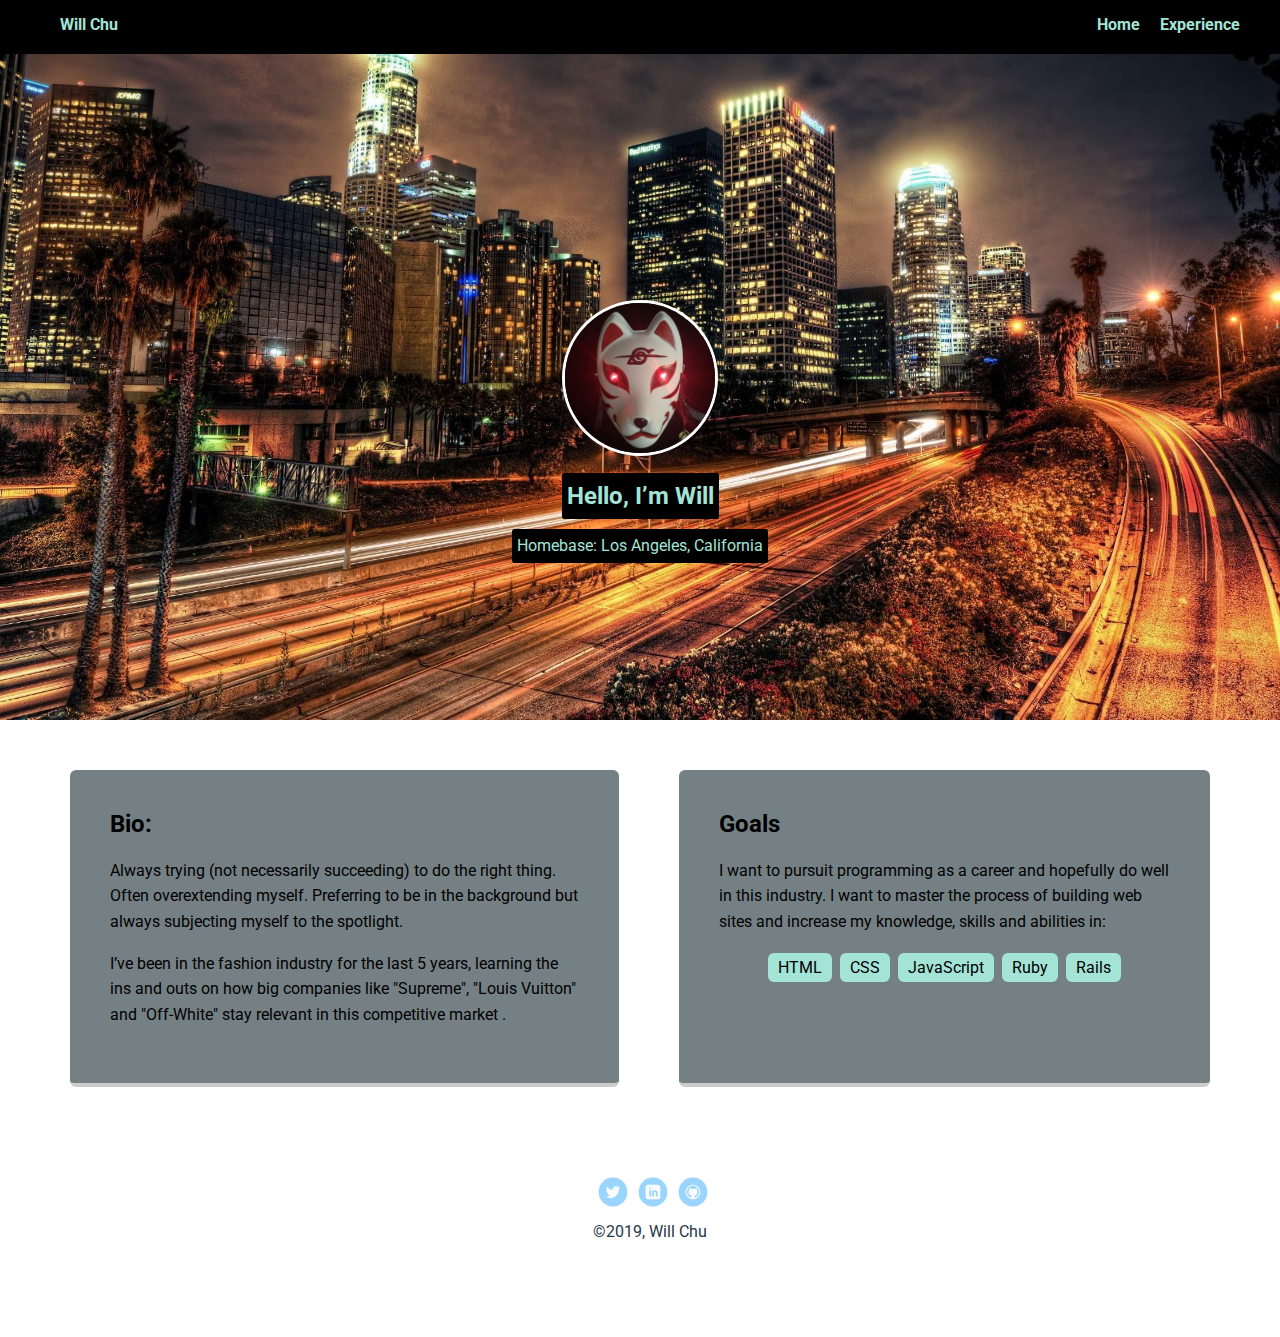
==== index.html @ 8038802c "Initial commit" ====
<!doctype html>
  <html lang="en">
  <head>
      <meta charset="utf-8">
      <title>Will Chu's Profile</title>
      <meta name="viewport" content="width=device-width, initial-scale=1.0">
      <link rel="stylesheet" href="styles.css">
      <link href="https://fonts.googleapis.com/css?family=Muli%7CRoboto:400,300,500,700,900" rel="stylesheet"></head>
    <body>

      <div class="main-nav">
          <ul class="nav">
            <li class="name">Will Chu</li>
            <li><a href="index.html">Home</a></li>
            <li><a href="experience.html">Experience</a></li>
          </ul>
      </div>

      <header>
        <img src="images/inner.jpg" alt="Anbu Black Ops" class="profile-image">
        <h2 class="tag name">Hello, I’m Will</h2>
        <p class="tag location">Homebase: Los Angeles, California</p>
      </header>

      <main class="flex">
        <div class="card">
          <h2>Bio:</h2>
          <p>Always trying (not necessarily succeeding) to do the right thing. Often overextending myself. Preferring to be in the background but always subjecting myself to the spotlight.</p>
          <p>I’ve been in the fashion industry for the last 5 years, learning the ins and outs on how big companies like "Supreme", "Louis Vuitton" and "Off-White" stay relevant in this competitive market .</p>
        </div>

        <div class="card">
          <h2>Goals</h2>
          <p>I want to pursuit programming as a career and hopefully do well in this industry. I want to master the process of building web sites and increase my knowledge, skills and abilities in:</p>
          <ul class="skills">
            <li>HTML</li>
            <li>CSS</li>
            <li>JavaScript</li>
            <li>Ruby</li>
            <li>Rails</li>
          </ul>
        </div>
        
      </main>
      <footer>
        <ul>
          <li><a target="_blank" href="https://twitter.com/Supremewillest" class="social twitter">Twitter</a></li>
          <li><a target="_blank" href="https://linkedin.com" class="social linkedin">LinkedIn</a></li>
          <li><a target="_blank" href="https://github.com/TheWillest" class="social github">Github</a></li>
        </ul>
        <p class="copyright">&copy;2019, Will Chu</p>
      </footer>
    </body>
  </html>
---- styles.css ----
/* Global Layout Set-up */
* {
  box-sizing: content-box;
}

body {
  margin: 0;
  padding: 0;
  text-align: center;
  font-family: 'Roboto', sans-serif;
  color: #273746;
  background: #FFFFFF;
}
/* Link Styles */

a {
  text-decoration: none;
  color: #000000;
}
a:hover {
  color: #ffffff;
}

/* Section Styles */

.main-nav {
  width: 100%;
  background: #000000;
  min-height: 30px;
  padding: 10px;
  position: fixed;
  text-align: center;
}
.nav {
  display: flex;
  justify-content: space-around;
  font-weight: 700;
  list-style-type: none;
  margin: 0 auto;
  padding: 0;
}

.nav .name {
    display: block;
    margin-right: auto;
    color: #A3E4D7;
}
.nav li {
  padding: 5px 10px 10px 10px;
}
.nav a {
  transition: all .5s;
  color: #A3E4D7;
}
.nav a:hover {
  color: #FFFFFF
}

header {
  text-align: center;
  background: url('images/lalove.jpg') no-repeat top center ;
  background-size: cover;
  overflow: hidden;
  padding-top: 250px;
}
header {
  line-height: 1.5;
}
header .profile-image {
  margin-top: 50px;
  width: 150px;
  height: 150px;
  border-radius: 50%;
  border: 3px solid white;
  transition: all .5s;
}
header .profile-image:hover {
  transform: matrix(1, 2, 3, 4, 5, 6);
  opacity: 0;
}

.tag {
  background-color: #000000;
  color: #A3E4D7;
  padding: 5px;
  border-radius: 2.5px;
  display: table;
  margin: 10px auto;
}

.location {
  background-color: #000000;
  color: #A3E4D7;
}

.card {
  margin: 30px;
  padding: 20px 40px 40px;
  max-width: 500px;
  text-align: left;
  color: #000000;
  background: #758084;
  border-bottom: 4px solid #ccc;
  border-radius: 6px;
  transition: all .5s;
}

.bigcard{
  margin: 60px;
  padding: 40px 80px 80px;
  max-width: 1000px;
  color: #000000;
  background: #758084;
  border-bottom: 4px solid #ccc;
  border-radius: 6px;
  transition: all .5s;
}

.bigcard:hover {
  border-color: #A3E4D7;
}

.card:hover {
  border-color: #A3E4D7;
}

.content {
  margin: 0px 0px 0px 0px; 
  padding: 0px 0px 0px 0px;
}

ul.skills {
  padding: 0;
  text-align: center;
}

.skills li {
  border-radius: 6px;
  display: inline-block;
  background: #A3E4D7;
  color: #000000;
  padding: 5px 10px;
  margin: 2px;
}

.skills li:nth-child(odd) {
  background: #A3E4D7;
}

footer {
  width: 100%;
  min-height: 30px;
  padding: 20px 0 40px 20px;
}

footer .copyright {
  top: -8px;
  font-size: .75em;
}

footer ul {
  list-style-type: none;
  margin: 0;
  padding: 0;
}

footer ul li {
  display: inline-block;
}

a.social {
  display: inline-block;
  text-indent: -9999px;
  margin-left: 5px;
  width: 30px;
  height: 30px;
  background-size: 30px 30px;
  opacity: .4;
  transition: all .5s;
}
a.twitter {
  background-image: url(images/twitter.svg);
}
a.linkedin {
  background-image: url(images/linkedin.svg);
}
a.github {
  background-image: url(images/github.svg);
}
a.social:hover {
  opacity: 1;
}
.clearfix {
  clear: both;
}

/* Styles for larger screens */
@media screen and (min-width: 720px) {

  .flex {
      display: -ms-flexbox;      /* TWEENER - IE 10 */
      display: flex;
      max-width: 1200px;
      -ms-flex-pack: distribute;
      justify-content: space-around;
      margin: 0 auto;
  }

  header {
    min-height: 470px;
  }

  .nav {
    max-width: 1200px;
    padding: 0 30px;
  }


  main {
    padding-top: 20px;
  }

  main p {
    line-height: 1.6em;
  }

  footer {
    font-size: 1.3em;
    max-width: 1200px;
    margin: 40px auto;
  }

}
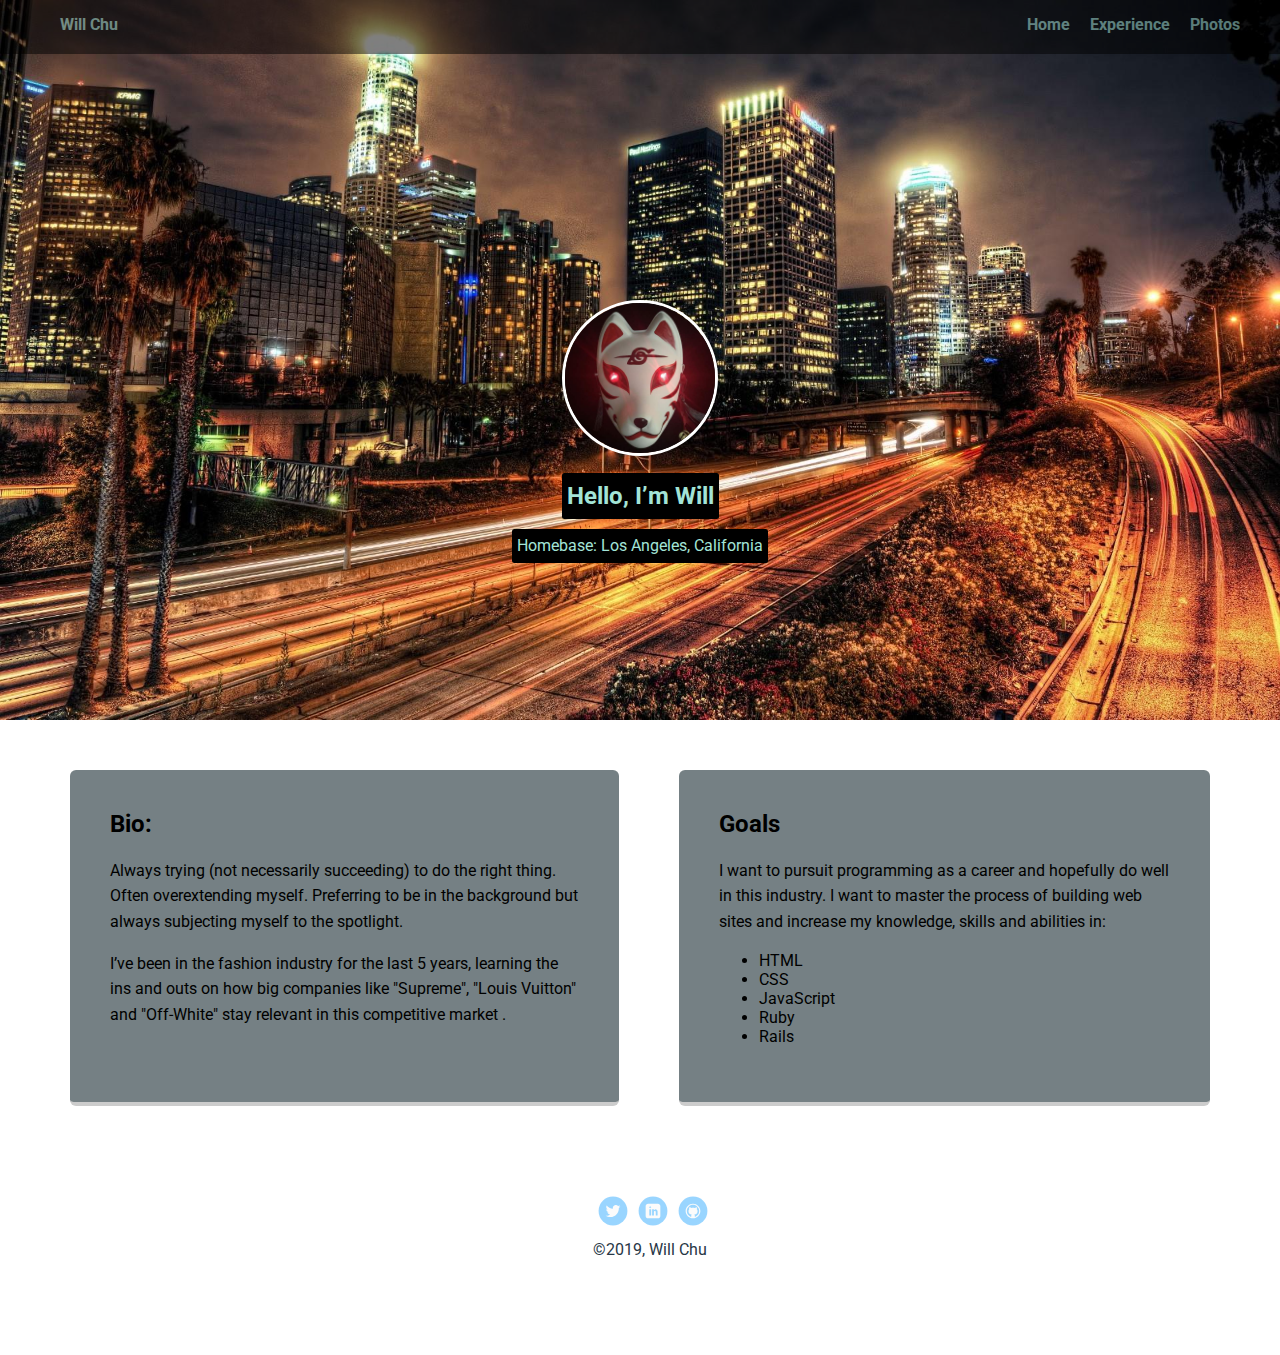
==== commit e74baaba: "Update index.html" ====
--- a/index.html
+++ b/index.html
@@ -1,54 +1,57 @@
 <!doctype html>
   <html lang="en">
-  <head>
+    <head>
       <meta charset="utf-8">
       <title>Will Chu's Profile</title>
       <meta name="viewport" content="width=device-width, initial-scale=1.0">
       <link rel="stylesheet" href="styles.css">
-      <link href="https://fonts.googleapis.com/css?family=Muli%7CRoboto:400,300,500,700,900" rel="stylesheet"></head>
+      <link href="https://fonts.googleapis.com/css?family=Muli%7CRoboto:400,300,500,700,900" rel="stylesheet">
+    </head>
+   
     <body>
+        <div class="main-nav">
+            <ul class="nav">
+              <li class="name">Will Chu</li>
+              <li><a href="index.html">Home</a></li>
+              <li><a href="experience.html">Experience</a></li>
+              <li><a href="photos.html">Photos</a></li>
+            </ul>
+        </div>
+      </nav>
 
-      <div class="main-nav">
-          <ul class="nav">
-            <li class="name">Will Chu</li>
-            <li><a href="index.html">Home</a></li>
-            <li><a href="experience.html">Experience</a></li>
-          </ul>
+    <header>
+      <img src="images/inner.jpg" alt="Anbu Black Ops" class="profile-image">
+      <h2 class="tag name">Hello, I’m Will</h2>
+      <p class="tag location">Homebase: Los Angeles, California</p>
+    </header>
+ 
+    <main class="flex">
+      <div class="card">
+        <h2>Bio:</h2>
+        <p>Always trying (not necessarily succeeding) to do the right thing. Often overextending myself. Preferring to be in the background but always subjecting myself to the spotlight.</p>
+        <p>I’ve been in the fashion industry for the last 5 years, learning the ins and outs on how big companies like "Supreme", "Louis Vuitton" and "Off-White" stay relevant in this competitive market .</p>
       </div>
 
-      <header>
-        <img src="images/inner.jpg" alt="Anbu Black Ops" class="profile-image">
-        <h2 class="tag name">Hello, I’m Will</h2>
-        <p class="tag location">Homebase: Los Angeles, California</p>
-      </header>
-
-      <main class="flex">
-        <div class="card">
-          <h2>Bio:</h2>
-          <p>Always trying (not necessarily succeeding) to do the right thing. Often overextending myself. Preferring to be in the background but always subjecting myself to the spotlight.</p>
-          <p>I’ve been in the fashion industry for the last 5 years, learning the ins and outs on how big companies like "Supreme", "Louis Vuitton" and "Off-White" stay relevant in this competitive market .</p>
-        </div>
-
-        <div class="card">
-          <h2>Goals</h2>
-          <p>I want to pursuit programming as a career and hopefully do well in this industry. I want to master the process of building web sites and increase my knowledge, skills and abilities in:</p>
-          <ul class="skills">
-            <li>HTML</li>
-            <li>CSS</li>
-            <li>JavaScript</li>
-            <li>Ruby</li>
-            <li>Rails</li>
-          </ul>
-        </div>
+      <div class="card">
+        <h2>Goals</h2>
+        <p>I want to pursuit programming as a career and hopefully do well in this industry. I want to master the process of building web sites and increase my knowledge, skills and abilities in:</p>
+        <ul>
+          <li>HTML</li>
+          <li>CSS</li>
+          <li>JavaScript</li>
+          <li>Ruby</li>
+          <li>Rails</li>
+        </ul>
+      </div>
         
-      </main>
-      <footer>
-        <ul>
-          <li><a target="_blank" href="https://twitter.com/Supremewillest" class="social twitter">Twitter</a></li>
-          <li><a target="_blank" href="https://linkedin.com" class="social linkedin">LinkedIn</a></li>
-          <li><a target="_blank" href="https://github.com/TheWillest" class="social github">Github</a></li>
-        </ul>
-        <p class="copyright">&copy;2019, Will Chu</p>
-      </footer>
+    </main>
+    <footer>
+      <ul>
+        <li><a target="_blank" href="https://twitter.com/Supremewillest" class="social twitter">Twitter</a></li>
+        <li><a target="_blank" href="https://linkedin.com" class="social linkedin">LinkedIn</a></li>
+        <li><a target="_blank" href="https://github.com/TheWillest" class="social github">Github</a></li>
+      </ul>
+      <p class="copyright">&copy;2019, Will Chu</p>
+    </footer>
     </body>
   </html>
--- a/styles.css
+++ b/styles.css
@@ -26,6 +26,7 @@
 .main-nav {
   width: 100%;
   background: #000000;
+  opacity: 0.5;
   min-height: 30px;
   padding: 10px;
   position: fixed;
@@ -125,7 +126,7 @@
 }
 
 .content {
-  margin: 0px 0px 0px 0px; 
+  margin: 0px 0px 0px 0px;
   padding: 0px 0px 0px 0px;
 }
 
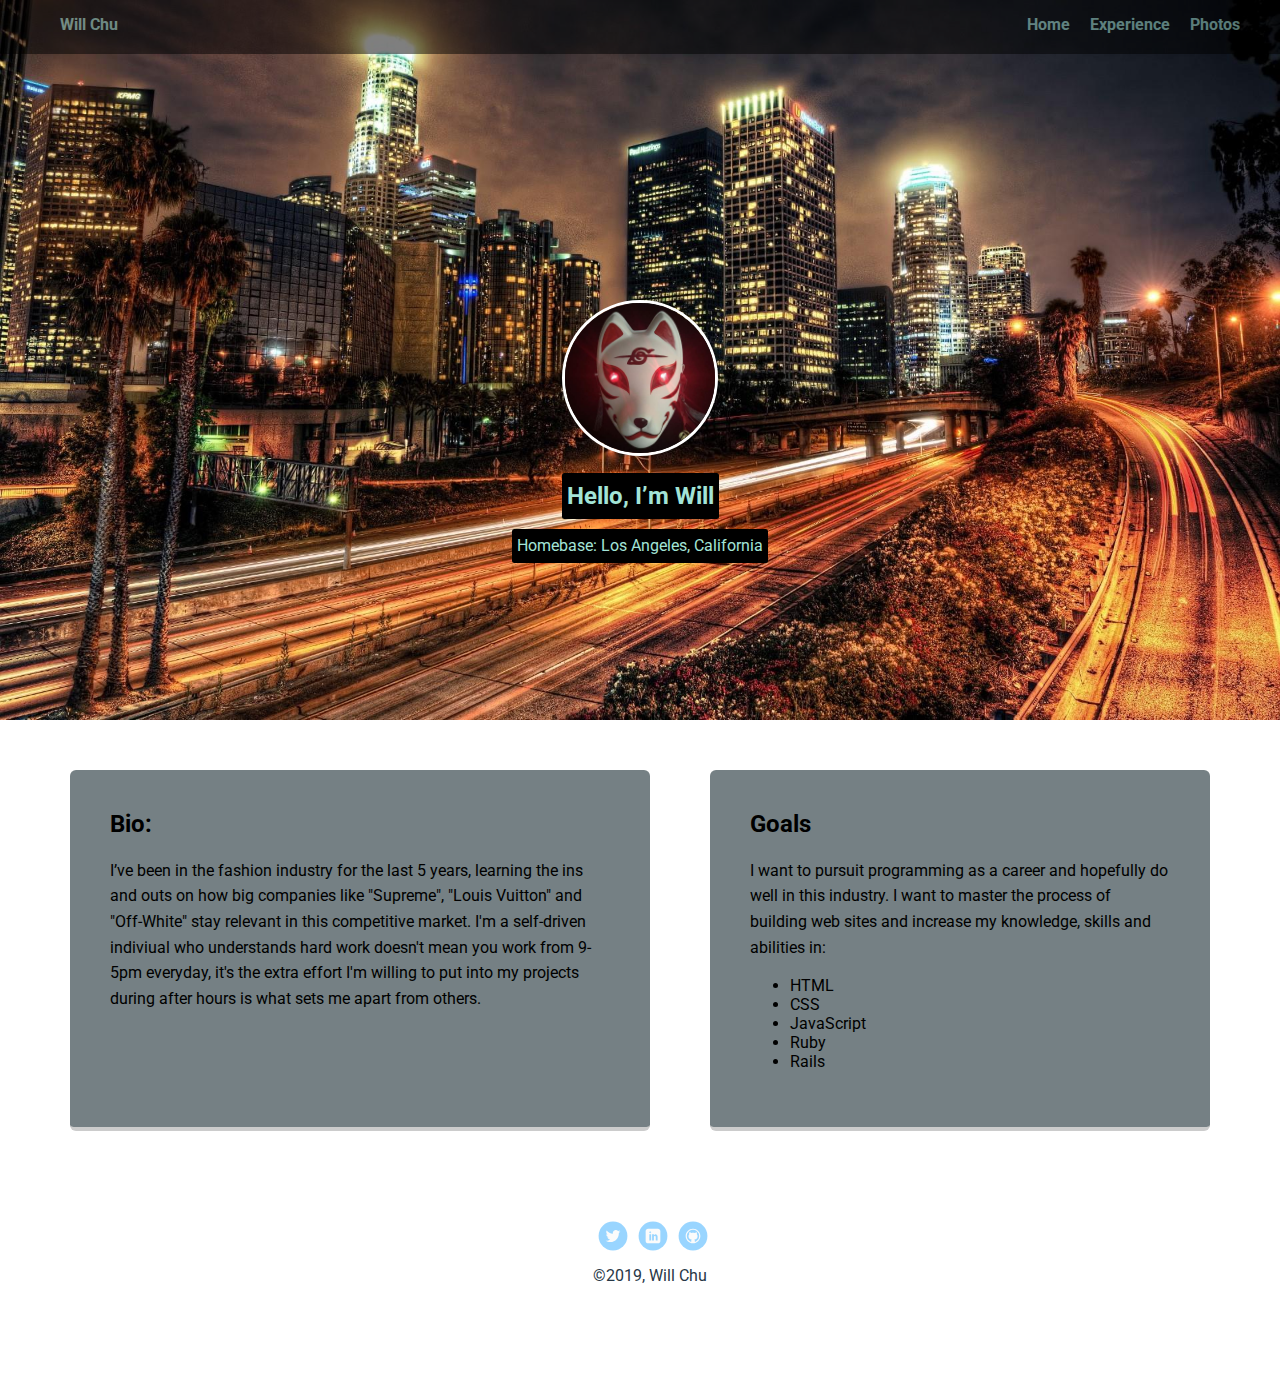
==== commit 5360f37b: "Update index.html" ====
--- a/index.html
+++ b/index.html
@@ -28,8 +28,7 @@
     <main class="flex">
       <div class="card">
         <h2>Bio:</h2>
-        <p>Always trying (not necessarily succeeding) to do the right thing. Often overextending myself. Preferring to be in the background but always subjecting myself to the spotlight.</p>
-        <p>I’ve been in the fashion industry for the last 5 years, learning the ins and outs on how big companies like "Supreme", "Louis Vuitton" and "Off-White" stay relevant in this competitive market .</p>
+        <p>I’ve been in the fashion industry for the last 5 years, learning the ins and outs on how big companies like "Supreme", "Louis Vuitton" and "Off-White" stay relevant in this competitive market. I'm a self-driven indiviual who understands hard work doesn't mean you work from 9-5pm everyday, it's the extra effort I'm willing to put into my projects during after hours is what sets me apart from others.</p>
       </div>
 
       <div class="card">
--- a/styles.css
+++ b/styles.css
@@ -106,21 +106,6 @@
   transition: all .5s;
 }
 
-.bigcard{
-  margin: 60px;
-  padding: 40px 80px 80px;
-  max-width: 1000px;
-  color: #000000;
-  background: #758084;
-  border-bottom: 4px solid #ccc;
-  border-radius: 6px;
-  transition: all .5s;
-}
-
-.bigcard:hover {
-  border-color: #A3E4D7;
-}
-
 .card:hover {
   border-color: #A3E4D7;
 }
@@ -146,6 +131,27 @@
 
 .skills li:nth-child(odd) {
   background: #A3E4D7;
+}
+
+div.gallery {
+  margin: 5px;
+  border: 1px solid #ccc;
+  float: left;
+  width: 180px;
+}
+
+div.gallery:hover {
+  border: 1px solid #777;
+}
+
+div.gallery img {
+  width: 100%;
+  height: auto;
+}
+
+div.desc {
+  padding: 15px;
+  text-align: center;
 }
 
 footer {
@@ -230,5 +236,3 @@
     max-width: 1200px;
     margin: 40px auto;
   }
-
-}
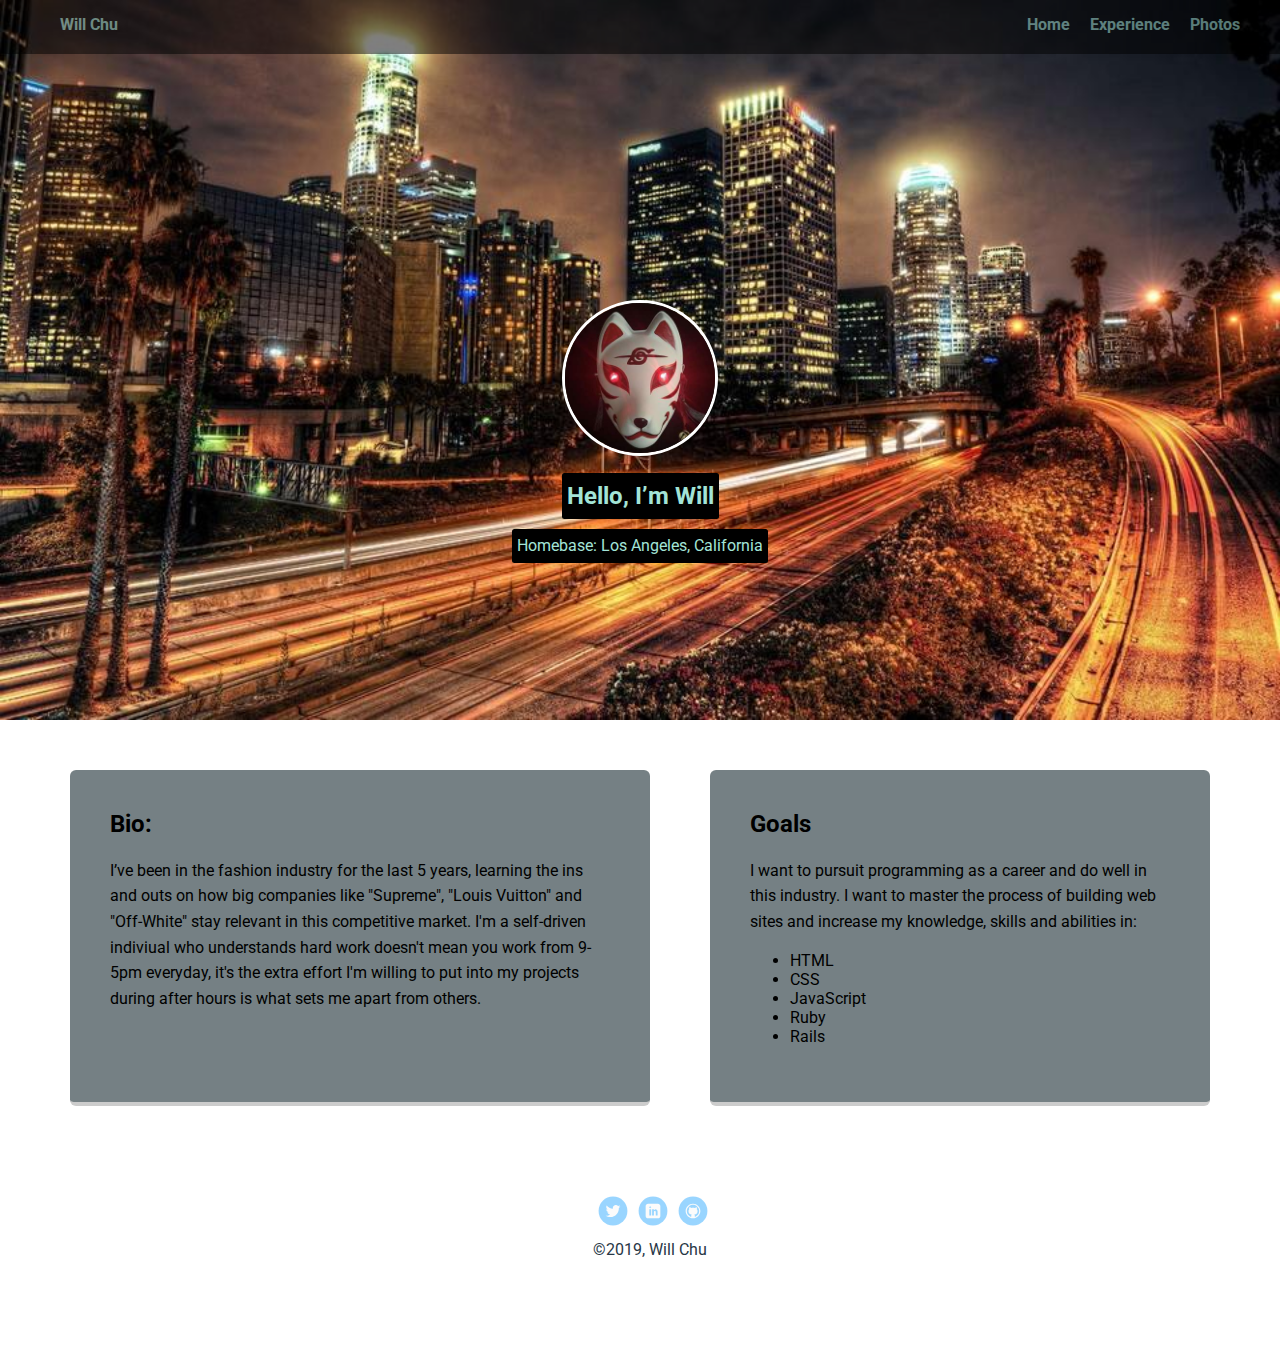
==== commit 256fdbe7: "Update index.html" ====
--- a/index.html
+++ b/index.html
@@ -9,14 +9,13 @@
     </head>
    
     <body>
-        <div class="main-nav">
+        <nav class="main-nav">
             <ul class="nav">
               <li class="name">Will Chu</li>
               <li><a href="index.html">Home</a></li>
               <li><a href="experience.html">Experience</a></li>
               <li><a href="photos.html">Photos</a></li>
             </ul>
-        </div>
       </nav>
 
     <header>
@@ -26,14 +25,14 @@
     </header>
  
     <main class="flex">
-      <div class="card">
+      <section class="card">
         <h2>Bio:</h2>
         <p>I’ve been in the fashion industry for the last 5 years, learning the ins and outs on how big companies like "Supreme", "Louis Vuitton" and "Off-White" stay relevant in this competitive market. I'm a self-driven indiviual who understands hard work doesn't mean you work from 9-5pm everyday, it's the extra effort I'm willing to put into my projects during after hours is what sets me apart from others.</p>
-      </div>
+      </section>
 
-      <div class="card">
+      <section class="card">
         <h2>Goals</h2>
-        <p>I want to pursuit programming as a career and hopefully do well in this industry. I want to master the process of building web sites and increase my knowledge, skills and abilities in:</p>
+        <p>I want to pursuit programming as a career and do well in this industry. I want to master the process of building web sites and increase my knowledge, skills and abilities in:</p>
         <ul>
           <li>HTML</li>
           <li>CSS</li>
@@ -41,7 +40,7 @@
           <li>Ruby</li>
           <li>Rails</li>
         </ul>
-      </div>
+      </section>
         
     </main>
     <footer>
--- a/styles.css
+++ b/styles.css
@@ -135,13 +135,13 @@
 
 div.gallery {
   margin: 5px;
-  border: 1px solid #ccc;
+  border: 1px solid #000000;
   float: left;
   width: 180px;
 }
 
 div.gallery:hover {
-  border: 1px solid #777;
+  border: 1px solid #A3E4D7;
 }
 
 div.gallery img {
